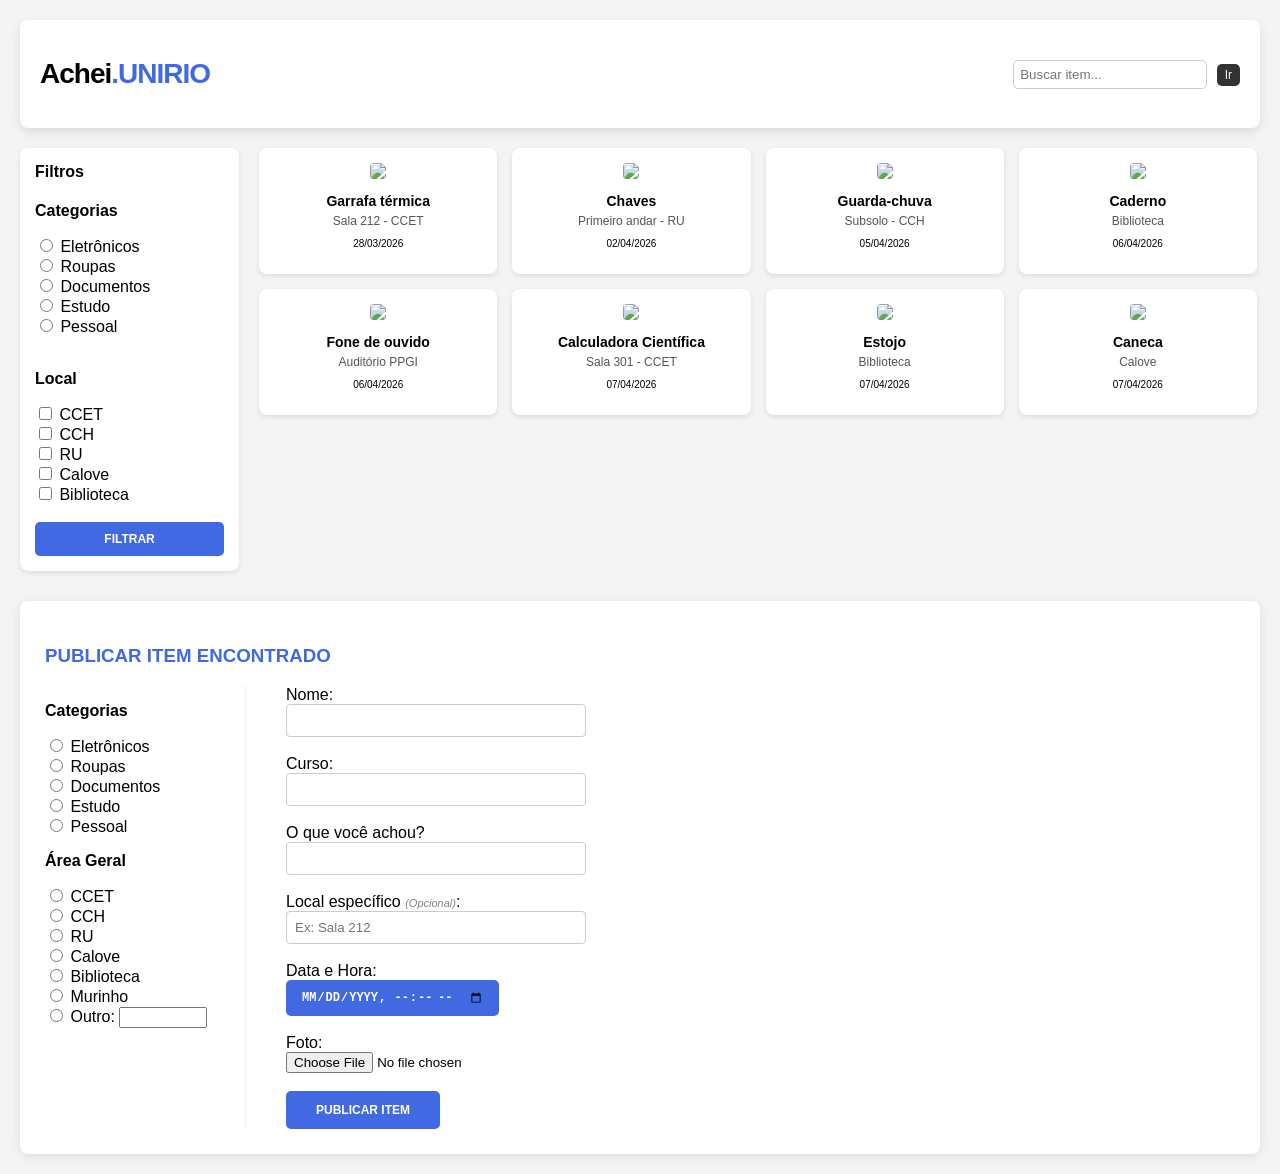
==== AcheiUnirio.html @ a01a4aa4 "Update AcheiUnirio.html" ====
<!DOCTYPE html>
<html>
<head>
<meta charset="UTF-8">
<title>AcheiUnirio</title>
<link rel = "stylesheet" href = "Style.css">
</head>
<body>
<div class="borda_baixo">
  <h3 class="logo">Achei<span>.UNIRIO</span></h3>
  <div class="search-container">
  <input type="text" id="campo-busca" placeholder="Buscar item..." class="input-busca">
  <input type="button" id="botao-busca" value="Ir" class="btn-busca">
</div>
</div>

<div class="container">
  <div class="menu-lateral">
    <h4 style="margin-top:0">Filtros</h4>
    <form name="Pesquisa" action="pesquisar.php" method="get">
      <p><strong>Categorias</strong></p>
  <input type="radio" name="categoria" value="eletronico" onclick="filtrarCategoria('eletronico')"> Eletrônicos<br>
  <input type="radio" name="categoria" value="roupas" onclick="filtrarCategoria('roupas')"> Roupas<br>
  <input type="radio" name="categoria" value="documentos" onclick="filtrarCategoria('documentos')"> Documentos<br>
  <input type="radio" name="categoria" value="estudo" onclick="filtrarCategoria('estudo')"> Estudo<br>
  <input type="radio" name="categoria" value="pessoal" onclick="filtrarCategoria('pessoal')"> Pessoal<br>
      <br>
      <p><strong>Local</strong></p>
      <input name="area_filtro" value="ccet" type="checkbox"> CCET<br>
      <input name="area_filtro" value="cch" type="checkbox"> CCH<br>
      <input name="area_filtro" value="ru" type="checkbox"> RU<br>
      <input name="area_filtro" value="calove" type="checkbox"> Calove<br>
      <input name="area_filtro" value="biblioteca" type="checkbox"> Biblioteca<br>
      <br>
      <input type="submit" value="Filtrar" class="btn-estilo" style="width: 100%;">
    </form>
  </div>

 <div class="grade-itens">
<div id="grade-produtos" class="grade">
      <div class="borda_item" data-categoria="pessoal">
        <img src="https://images.tcdn.com.br/img/img_prod/689875/garrafa_termica_b_kind_all_black_163_1_5a1bc0ba8e66177fc6920ef749936d0d.jpg" height="90">
        <p id="nome_garrafa" class="nome_item">Garrafa térmica</p>
        <p id="local_garrafa" class="desc_item">Sala 212 - CCET</p>
        <p style="font-size:10px">28/03/2026</p>
      </div>
      <div class="borda_item" data-categoria="pessoal">
        <img src="https://balconistasa.com/wp-content/uploads/2022/06/BSA_MATERIA_IMG_01_01.jpg" height="90">
        <p class="nome_item">Chaves</p>
        <p class="desc_item">Primeiro andar - RU</p>
        <p style="font-size:10px">02/04/2026</p>
      </div>
      <div class="borda_item" data-categoria="pessoal">
        <img src="https://inspiringfans4takes.vteximg.com.br/arquivos/ids/197308-1000-1000/guarda-chuva_.jpg?v=638665832351900000" height="90">
        <p class="nome_item">Guarda-chuva</p>
        <p class="desc_item">Subsolo - CCH</p>
        <p style="font-size:10px">05/04/2026</p>
      </div>
      <div class="borda_item" data-categoria="estudo">
        <img src="https://cf.shopee.com.br/file/br-11134207-22120-cb4wm7q64qlvc9" height="90">
        <p class="nome_item">Caderno</p>
        <p class="desc_item">Biblioteca</p>
        <p style="font-size:10px">06/04/2026</p>
      </div>
      <div class="borda_item" data-categoria="eletronico">
        <img src="https://www.havan.com.br/media/catalog/product/cache/73a52df140c4d19dbec2b6c485ea6a50/f/o/fone-de-ouvido-bluetooth-tws-buds-touch-ph413_978184.jpg" height="90">
        <p class="nome_item">Fone de ouvido</p>
        <p class="desc_item">Auditório PPGI</p>
        <p style="font-size:10px">06/04/2026</p>
      </div>
      <div class="borda_item" data-categoria="eletronico">
        <img src="https://acdn-us.mitiendanube.com/stores/002/971/910/products/472239b3c665faba7ed90b2877c307bc-9b1107abd3ffb3c74e16814191862814-640-0.webp" height="90">
        <p class="nome_item">Calculadora Científica</p>
        <p class="desc_item">Sala 301 - CCET</p>
        <p style="font-size:10px">07/04/2026</p>
      </div>
      <div class="borda_item" data-categoria="estudo">
        <img src="https://images.tcdn.com.br/img/img_prod/1255172/estojo_escolar_nylon_600_preto_und_acp_575_1_7edbf9761aaf02d378f9d3531c609c75.jpg" height="90">
        <p class="nome_item">Estojo</p>
        <p class="desc_item">Biblioteca</p>
        <p style="font-size:10px">07/04/2026</p>
      </div>
      <div class="borda_item" data-categoria="pessoal">
        <img src="https://down-br.img.susercontent.com/file/br-11134207-7r98o-mcks3y5i9anm0a" height="90">
        <p class="nome_item">Caneca</p>
        <p class="desc_item">Calove</p>
        <p style="font-size:10px">07/04/2026</p>
      </div>
    </div>
  </div>
</div>

<div class="form_reporte">
  <h3 style="color:RoyalBlue">PUBLICAR ITEM ENCONTRADO</h3>
  <form action="#" id="form-publicar">
    <div class="reporte-flex">
      
      <div class="reporte-col-esquerda">
        <p><strong>Categorias</strong></p>
        <input type="radio" name="categoria" value="eletronico" required> Eletrônicos<br>
        <input type="radio" name="categoria" value="roupas"> Roupas<br>
        <input type="radio" name="categoria" value="documentos"> Documentos<br>
        <input type="radio" name="categoria" value="estudo"> Estudo<br>
        <input type="radio" name="categoria" value="pessoal"> Pessoal<br>
        
        <p><strong>Área Geral</strong></p>
        <input type="radio" name="area" value="ccet" required> CCET<br>
        <input type="radio" name="area" value="cch"> CCH<br>
        <input type="radio" name="area" value="ru"> RU<br>
        <input type="radio" name="area" value="calove"> Calove<br>
        <input type="radio" name="area" value="biblioteca"> Biblioteca<br>
        <input type="radio" name="area" value="murinho"> Murinho<br>
        <input type="radio" name="area"> Outro: <input type="text" style="width: 80px">
      </div>

      <div class="reporte-col-direita">
        <label>Nome:</label><br>
        <input type="text" name="nome" class="input-reporte"><br><br>
        
        <label>Curso:</label><br>
        <input type="text" name="curso" class="input-reporte"><br><br>
        
        <label>O que você achou?</label><br>
        <input type="text" id="cadastrar-item-nome" name="item_nome" class="input-reporte"><br><br>
        
        <label>Local específico <span class="opcional">(Opcional)</span>:</label><br>
        <input type="text" id="cadastrar-item-local" name="especificacao" placeholder="Ex: Sala 212" class="input-reporte"><br><br>
        
        <label>Data e Hora:</label><br>
        <input type="datetime-local" name="data_hora" class="btn-estilo"><br><br>
        
        <label>Foto:</label><br>
        <input type="file" name="foto"><br><br>
        
        <input type="button" value="Publicar item" onclick="publicarNovoItem()" class="btn-estilo" style="padding: 12px 30px;">
      </div>

    </div>
  </form>
</div>

<script src="funcoes.js"></script> 
</body>

</html>
---- Style.css ----
body {
    font-family: Arial, sans-serif;
    background-color: #f4f4f4;
    margin: 20px;
  }
  .logo {
    font-size: 28px;
    font-weight: 900;
    letter-spacing: -1px;
    display: inline-block;
    vertical-align: middle;
  }
  .logo span {
    color: RoyalBlue;
  }
  .search-container {
    display: inline-block;
    vertical-align: middle;
  }
  .input-busca {
    border: 1px solid #ccc;
    border-radius: 5px;
    padding: 6px;
    width: 180px;
    outline: none;
  }
  .btn-busca {
    background-color: #333;
    color: white;
    border: none;
    border-radius: 5px;
    padding: 4px 8px;
    font-size: 12px;
    cursor: pointer;
    margin-left: 5px;
  }
  .container {
    display: flex;
    gap: 20px;
  }
  .grade {
    display: flex;
    flex-wrap: wrap;
    gap: 15px;
    width: 100%;
  }
  .menu-lateral {
    width: 200px;
    background-color: white;
    padding: 15px;
    border-radius: 8px;
    box-shadow: 0px 2px 5px rgba(0,0,0,0.1);
    height: fit-content;
  }
  .btn-estilo {
    background-color: RoyalBlue;
    color: white;
    border: none;
    border-radius: 5px;
    padding: 10px 15px;
    font-weight: bold;
    cursor: pointer;
    text-transform: uppercase;
    font-size: 12px;
  }
  .btn-estilo:hover {
    background-color: #2a52be;
  }
  .grade-itens {
    flex-grow: 1;
  }
  .borda_item {
    background-color: white;
    border-radius: 8px;
    padding: 15px;
    width: calc(25% - 12px); 
    box-sizing: border-box; 
    text-align: center;
    box-shadow: 0px 2px 5px rgba(0,0,0,0.1);
  }
  .borda_item img {
    border-radius: 4px;
    max-width: 100%;
  }
  p.nome_item {
    font-size: 14px;
    font-weight: bold;
    margin: 10px 0 5px 0;
  }
  p.desc_item {
    font-size: 12px;
    color: #555;
    margin: 5px 0;
  }
  .form_reporte {
    margin-top: 30px;
    padding: 25px;
    background-color: white;
    border-radius: 8px;
    box-shadow: 0px 2px 10px rgba(0,0,0,0.1);
  }
  .reporte-flex {
    display: flex;
    gap: 40px;
  }
  .reporte-col-esquerda {
    width: 200px;
    border-right: 1px solid #eee;
  }
  .reporte-col-direita {
    flex-grow: 1;
  }
  .input-reporte {
    width: 300px; 
    padding: 8px;
    border: 1px solid #ccc;
    border-radius: 4px;
    box-sizing: border-box;
  }
  .borda_baixo {
    background-color: white;
    border-radius: 8px;
    box-shadow: 0px 4px 10px rgba(0, 0, 0, 0.1);
    padding: 10px 20px;
    display: flex;
    justify-content: space-between;
    align-items: center;
    margin-bottom: 20px;
  }
  .opcional {
    font-size: 11px;
    color: gray;
    font-style: italic;
  }
  .cadastro{
    background-color: white;
    border-radius: 8px;
    width: 400px;
    height: 400px;
    box-shadow: 0px 2px 5px rgba(0,0,0,0.1);
    padding: 25px;
  }
  .alinhamento{
    display: flex;
    width: 100vw;
    height: 100vh;
    justify-content: center;
  }
  .titulo{
    text-align: center;
    color: RoyalBlue;
    font-size: 28px;
    font-weight: 900;
    letter-spacing: -1px;
  }
  .botao-texto {
    border: 1.5px solid black;
    border-radius: 5px;
    font-size: 16px;
    cursor: text;
    padding: 5px 5px;
    width: 350px;
  }

.botao-texto:hover {
    color: #030303;
}
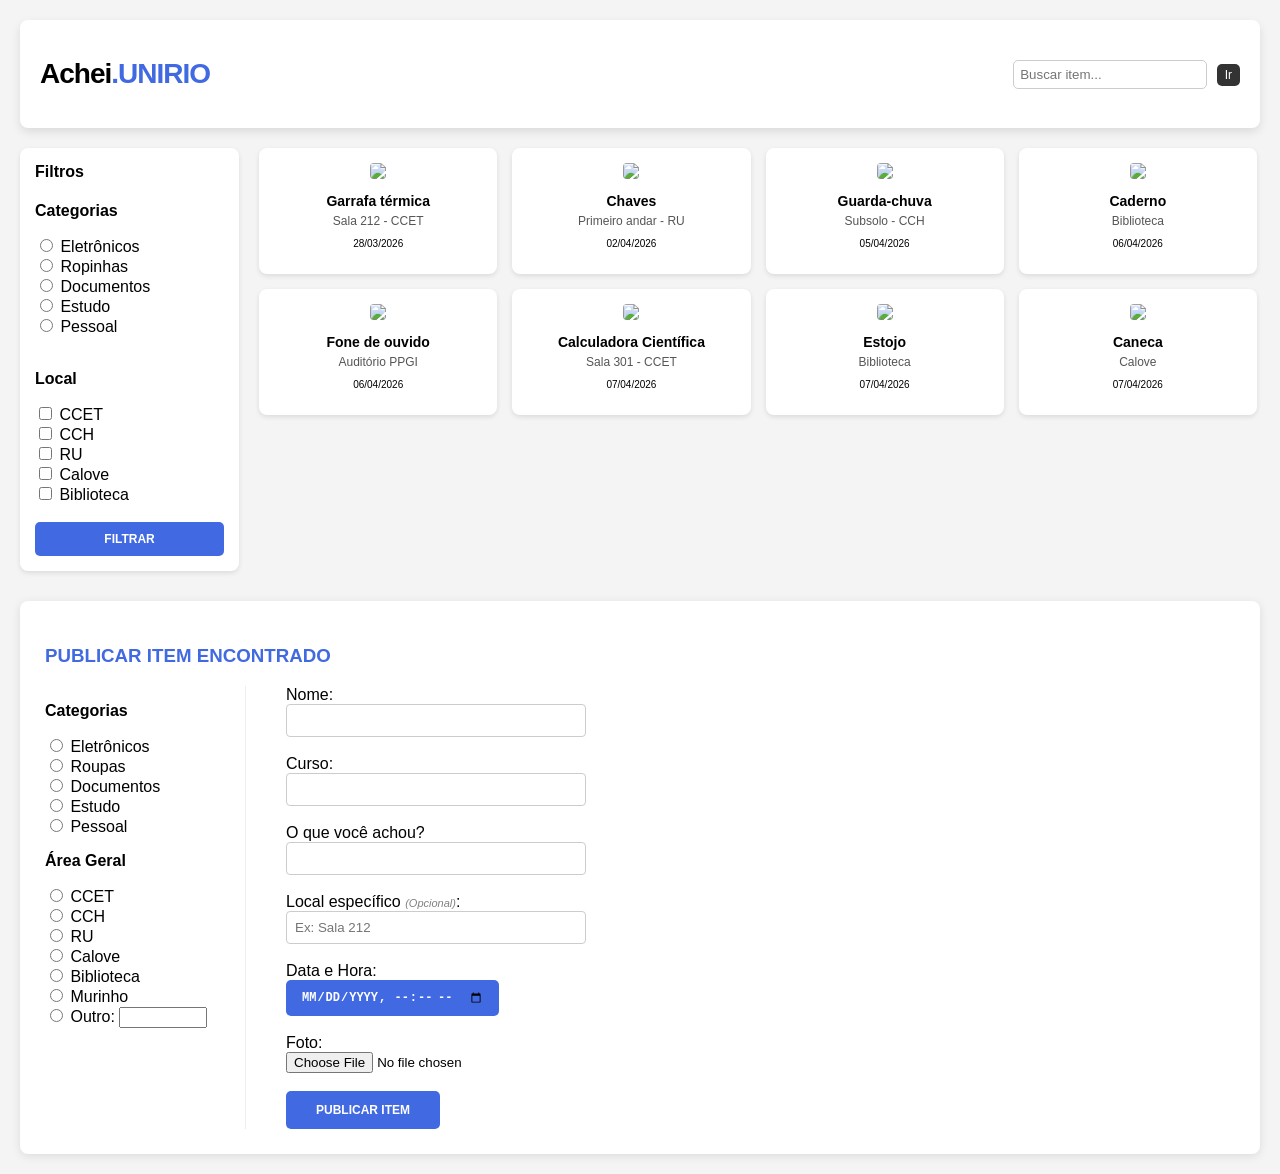
==== commit 2ea0bdf5: "Update AcheiUnirio.html" ====
--- a/AcheiUnirio.html
+++ b/AcheiUnirio.html
@@ -19,11 +19,11 @@
     <h4 style="margin-top:0">Filtros</h4>
     <form name="Pesquisa" action="pesquisar.php" method="get">
       <p><strong>Categorias</strong></p>
-  <input type="radio" name="categoria" value="eletronico" onclick="filtrarCategoria('eletronico')"> Eletrônicos<br>
-  <input type="radio" name="categoria" value="roupas" onclick="filtrarCategoria('roupas')"> Roupas<br>
-  <input type="radio" name="categoria" value="documentos" onclick="filtrarCategoria('documentos')"> Documentos<br>
-  <input type="radio" name="categoria" value="estudo" onclick="filtrarCategoria('estudo')"> Estudo<br>
-  <input type="radio" name="categoria" value="pessoal" onclick="filtrarCategoria('pessoal')"> Pessoal<br>
+      <input type="radio" name="categoria" value="eletronico"> Eletrônicos<br>
+      <input type="radio" name="categoria" value="roupas"> Ropinhas<br>
+      <input type="radio" name="categoria" value="documentos"> Documentos<br>
+      <input type="radio" name="categoria" value="estudo"> Estudo<br>
+      <input type="radio" name="categoria" value="pessoal"> Pessoal<br>
       <br>
       <p><strong>Local</strong></p>
       <input name="area_filtro" value="ccet" type="checkbox"> CCET<br>
@@ -38,49 +38,56 @@
 
  <div class="grade-itens">
 <div id="grade-produtos" class="grade">
-      <div class="borda_item" data-categoria="pessoal">
+      <div class="borda_item" data-categoria="pessoal" data-local="ccet">
         <img src="https://images.tcdn.com.br/img/img_prod/689875/garrafa_termica_b_kind_all_black_163_1_5a1bc0ba8e66177fc6920ef749936d0d.jpg" height="90">
         <p id="nome_garrafa" class="nome_item">Garrafa térmica</p>
         <p id="local_garrafa" class="desc_item">Sala 212 - CCET</p>
         <p style="font-size:10px">28/03/2026</p>
       </div>
-      <div class="borda_item" data-categoria="pessoal">
+
+      <div class="borda_item" data-categoria="pessoal" data-local="ru">
         <img src="https://balconistasa.com/wp-content/uploads/2022/06/BSA_MATERIA_IMG_01_01.jpg" height="90">
         <p class="nome_item">Chaves</p>
         <p class="desc_item">Primeiro andar - RU</p>
         <p style="font-size:10px">02/04/2026</p>
       </div>
-      <div class="borda_item" data-categoria="pessoal">
+
+      <div class="borda_item" data-categoria="pessoal" data-local="cch">
         <img src="https://inspiringfans4takes.vteximg.com.br/arquivos/ids/197308-1000-1000/guarda-chuva_.jpg?v=638665832351900000" height="90">
         <p class="nome_item">Guarda-chuva</p>
         <p class="desc_item">Subsolo - CCH</p>
         <p style="font-size:10px">05/04/2026</p>
       </div>
-      <div class="borda_item" data-categoria="estudo">
+
+      <div class="borda_item" data-categoria="estudo" data-local="biblioteca">
         <img src="https://cf.shopee.com.br/file/br-11134207-22120-cb4wm7q64qlvc9" height="90">
         <p class="nome_item">Caderno</p>
         <p class="desc_item">Biblioteca</p>
         <p style="font-size:10px">06/04/2026</p>
       </div>
-      <div class="borda_item" data-categoria="eletronico">
+
+      <div class="borda_item" data-categoria="eletronico" data-local="ccet">
         <img src="https://www.havan.com.br/media/catalog/product/cache/73a52df140c4d19dbec2b6c485ea6a50/f/o/fone-de-ouvido-bluetooth-tws-buds-touch-ph413_978184.jpg" height="90">
         <p class="nome_item">Fone de ouvido</p>
         <p class="desc_item">Auditório PPGI</p>
         <p style="font-size:10px">06/04/2026</p>
       </div>
-      <div class="borda_item" data-categoria="eletronico">
+
+      <div class="borda_item" data-categoria="eletronico" data-local="ccet">
         <img src="https://acdn-us.mitiendanube.com/stores/002/971/910/products/472239b3c665faba7ed90b2877c307bc-9b1107abd3ffb3c74e16814191862814-640-0.webp" height="90">
         <p class="nome_item">Calculadora Científica</p>
         <p class="desc_item">Sala 301 - CCET</p>
         <p style="font-size:10px">07/04/2026</p>
       </div>
-      <div class="borda_item" data-categoria="estudo">
+
+      <div class="borda_item" data-categoria="estudo" data-local="biblioteca">
         <img src="https://images.tcdn.com.br/img/img_prod/1255172/estojo_escolar_nylon_600_preto_und_acp_575_1_7edbf9761aaf02d378f9d3531c609c75.jpg" height="90">
         <p class="nome_item">Estojo</p>
         <p class="desc_item">Biblioteca</p>
         <p style="font-size:10px">07/04/2026</p>
       </div>
-      <div class="borda_item" data-categoria="pessoal">
+
+      <div class="borda_item" data-categoria="pessoal" data-local="calove">
         <img src="https://down-br.img.susercontent.com/file/br-11134207-7r98o-mcks3y5i9anm0a" height="90">
         <p class="nome_item">Caneca</p>
         <p class="desc_item">Calove</p>
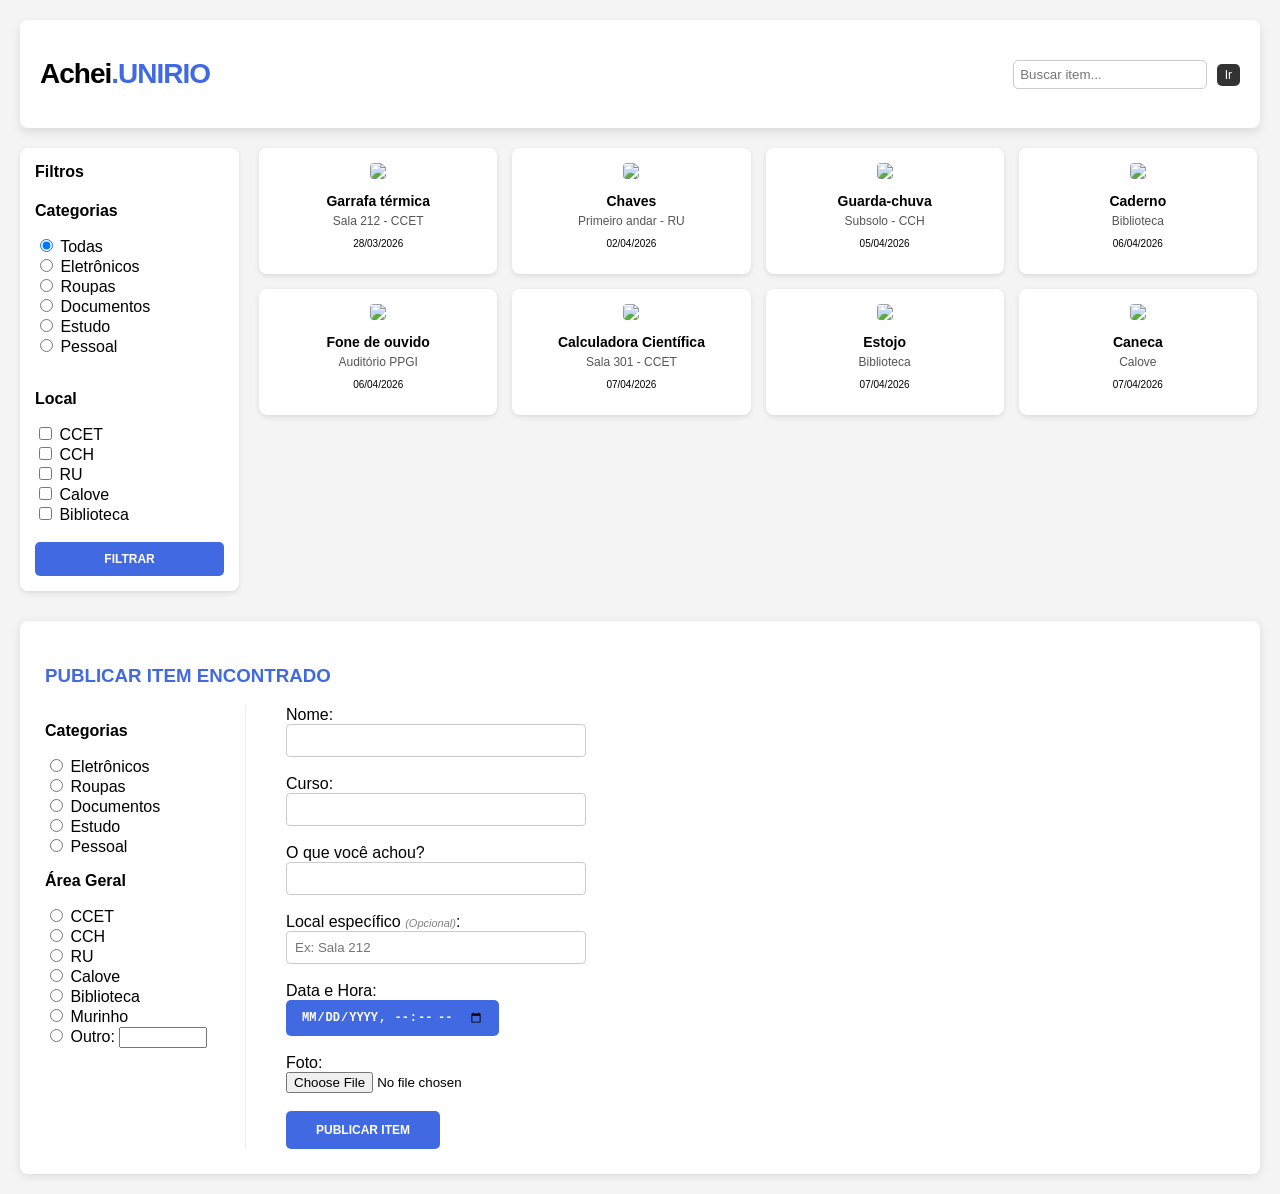
==== commit 235e8e33: "Update AcheiUnirio.html" ====
--- a/AcheiUnirio.html
+++ b/AcheiUnirio.html
@@ -19,11 +19,12 @@
     <h4 style="margin-top:0">Filtros</h4>
     <form name="Pesquisa" action="pesquisar.php" method="get">
       <p><strong>Categorias</strong></p>
-      <input type="radio" name="categoria" value="eletronico"> Eletrônicos<br>
-      <input type="radio" name="categoria" value="roupas"> Ropinhas<br>
-      <input type="radio" name="categoria" value="documentos"> Documentos<br>
-      <input type="radio" name="categoria" value="estudo"> Estudo<br>
-      <input type="radio" name="categoria" value="pessoal"> Pessoal<br>
+    <input type="radio" name="categoria" value="todas" checked> Todas<br>
+    <input type="radio" name="categoria" value="eletronico"> Eletrônicos<br>
+    <input type="radio" name="categoria" value="roupas"> Roupas<br>
+    <input type="radio" name="categoria" value="documentos"> Documentos<br>
+    <input type="radio" name="categoria" value="estudo"> Estudo<br>
+    <input type="radio" name="categoria" value="pessoal"> Pessoal<br>
       <br>
       <p><strong>Local</strong></p>
       <input name="area_filtro" value="ccet" type="checkbox"> CCET<br>
@@ -32,7 +33,7 @@
       <input name="area_filtro" value="calove" type="checkbox"> Calove<br>
       <input name="area_filtro" value="biblioteca" type="checkbox"> Biblioteca<br>
       <br>
-      <input type="submit" value="Filtrar" class="btn-estilo" style="width: 100%;">
+     <input type="button" value="Filtrar" onclick="executarFiltroLocal()" class="btn-estilo" style="width: 100%;">
     </form>
   </div>
 
@@ -117,7 +118,7 @@
         <input type="radio" name="area" value="calove"> Calove<br>
         <input type="radio" name="area" value="biblioteca"> Biblioteca<br>
         <input type="radio" name="area" value="murinho"> Murinho<br>
-        <input type="radio" name="area"> Outro: <input type="text" style="width: 80px">
+        <input type="radio" name="area" value="outro"> Outro: <input type="text" style="width: 80px">
       </div>
 
       <div class="reporte-col-direita">
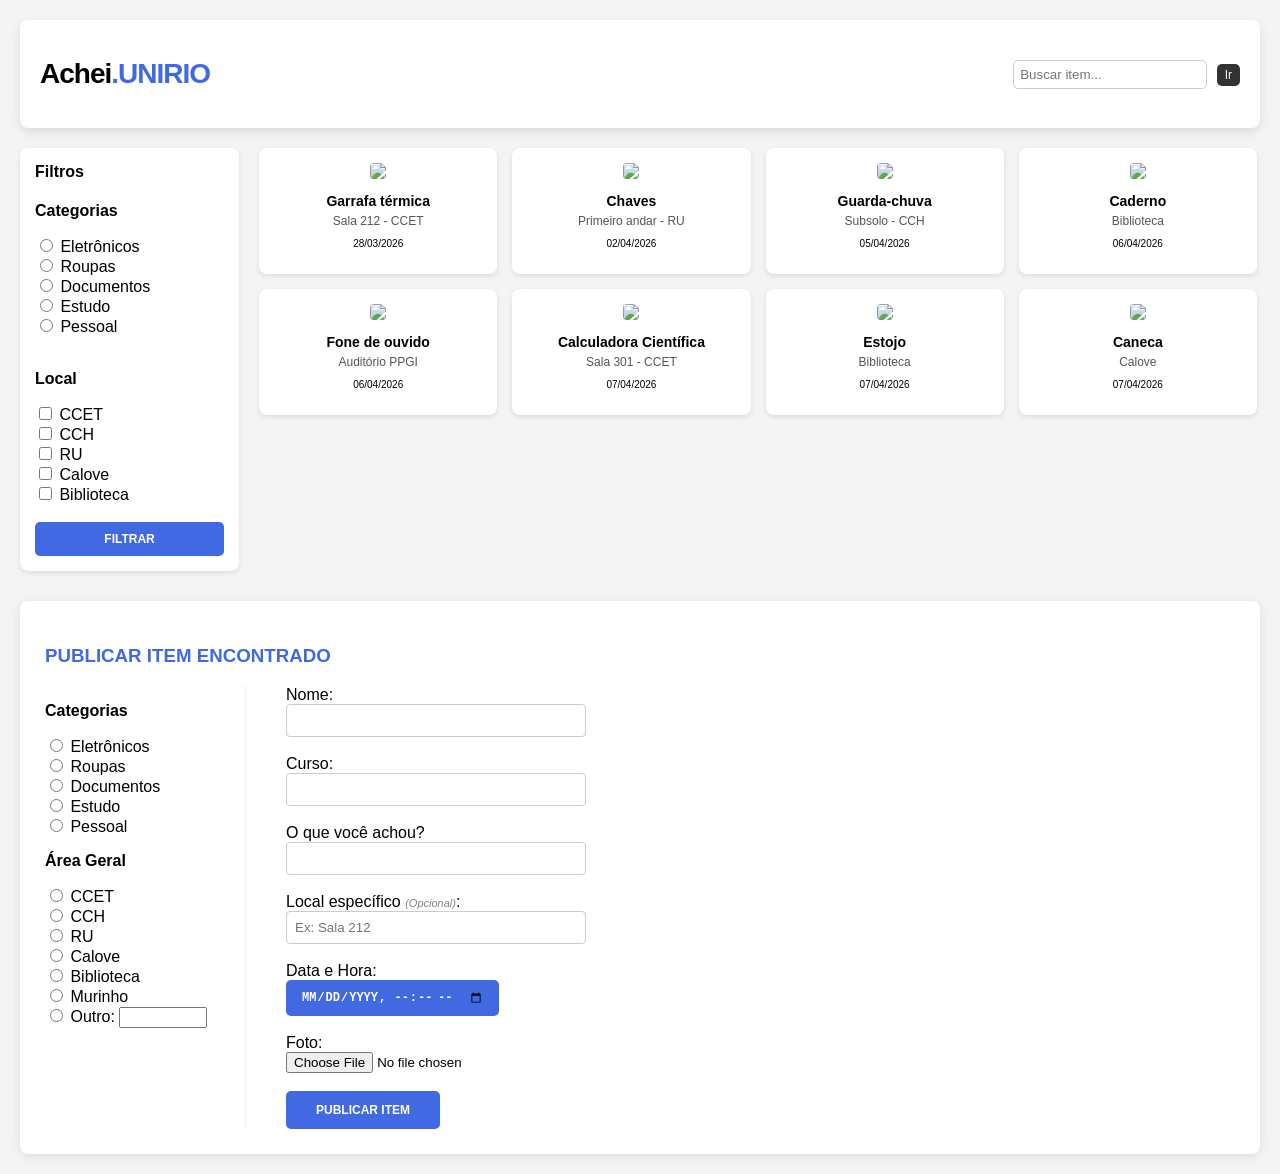
==== commit 855bfaa6: "Update AcheiUnirio.html" ====
--- a/AcheiUnirio.html
+++ b/AcheiUnirio.html
@@ -19,12 +19,11 @@
     <h4 style="margin-top:0">Filtros</h4>
     <form name="Pesquisa" action="pesquisar.php" method="get">
       <p><strong>Categorias</strong></p>
-    <input type="radio" name="categoria" value="todas" checked> Todas<br>
-    <input type="radio" name="categoria" value="eletronico"> Eletrônicos<br>
-    <input type="radio" name="categoria" value="roupas"> Roupas<br>
-    <input type="radio" name="categoria" value="documentos"> Documentos<br>
-    <input type="radio" name="categoria" value="estudo"> Estudo<br>
-    <input type="radio" name="categoria" value="pessoal"> Pessoal<br>
+  <input type="radio" name="categoria" value="eletronico" onclick="gerenciarRadio(this)"> Eletrônicos<br>
+  <input type="radio" name="categoria" value="roupas" onclick="gerenciarRadio(this)"> Roupas<br>
+  <input type="radio" name="categoria" value="documentos" onclick="gerenciarRadio(this)"> Documentos<br>
+  <input type="radio" name="categoria" value="estudo" onclick="gerenciarRadio(this)"> Estudo<br>
+  <input type="radio" name="categoria" value="pessoal" onclick="gerenciarRadio(this)"> Pessoal<br>
       <br>
       <p><strong>Local</strong></p>
       <input name="area_filtro" value="ccet" type="checkbox"> CCET<br>
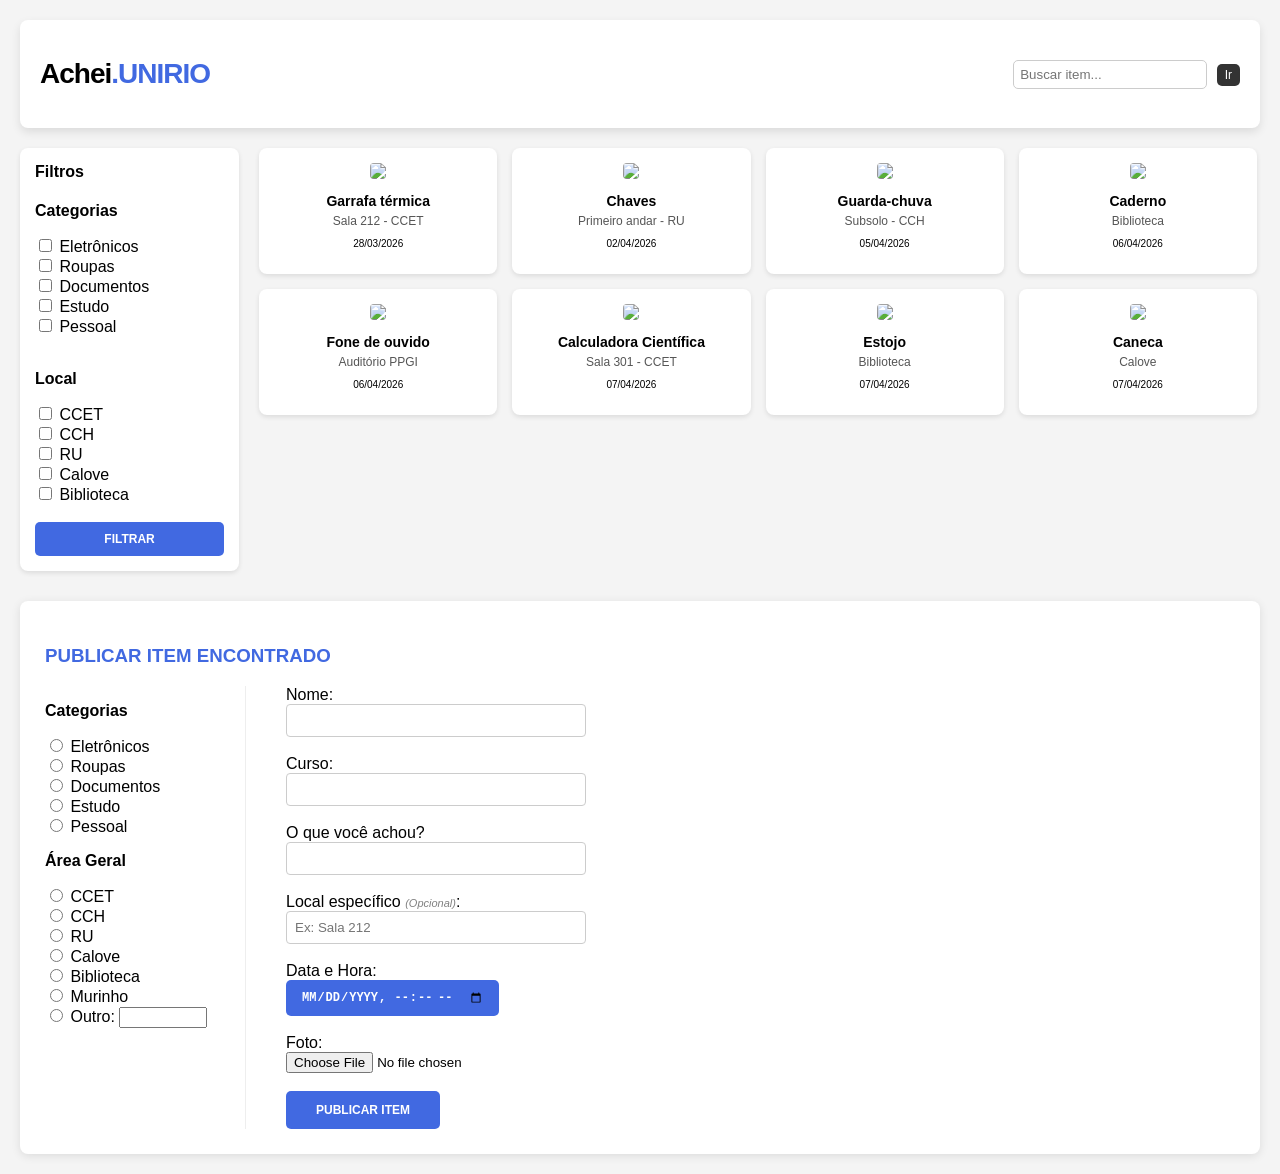
==== commit 12cf64af: "Update AcheiUnirio.html" ====
--- a/AcheiUnirio.html
+++ b/AcheiUnirio.html
@@ -19,11 +19,11 @@
     <h4 style="margin-top:0">Filtros</h4>
     <form name="Pesquisa" action="pesquisar.php" method="get">
       <p><strong>Categorias</strong></p>
-  <input type="radio" name="categoria" value="eletronico" onclick="gerenciarRadio(this)"> Eletrônicos<br>
-  <input type="radio" name="categoria" value="roupas" onclick="gerenciarRadio(this)"> Roupas<br>
-  <input type="radio" name="categoria" value="documentos" onclick="gerenciarRadio(this)"> Documentos<br>
-  <input type="radio" name="categoria" value="estudo" onclick="gerenciarRadio(this)"> Estudo<br>
-  <input type="radio" name="categoria" value="pessoal" onclick="gerenciarRadio(this)"> Pessoal<br>
+  <input type="checkbox" name="categoria_filtro" value="eletronico"> Eletrônicos<br>
+  <input type="checkbox" name="categoria_filtro" value="roupas"> Roupas<br>
+  <input type="checkbox" name="categoria_filtro" value="documentos"> Documentos<br>
+  <input type="checkbox" name="categoria_filtro" value="estudo"> Estudo<br>
+  <input type="checkbox" name="categoria_filtro" value="pessoal"> Pessoal<br>
       <br>
       <p><strong>Local</strong></p>
       <input name="area_filtro" value="ccet" type="checkbox"> CCET<br>
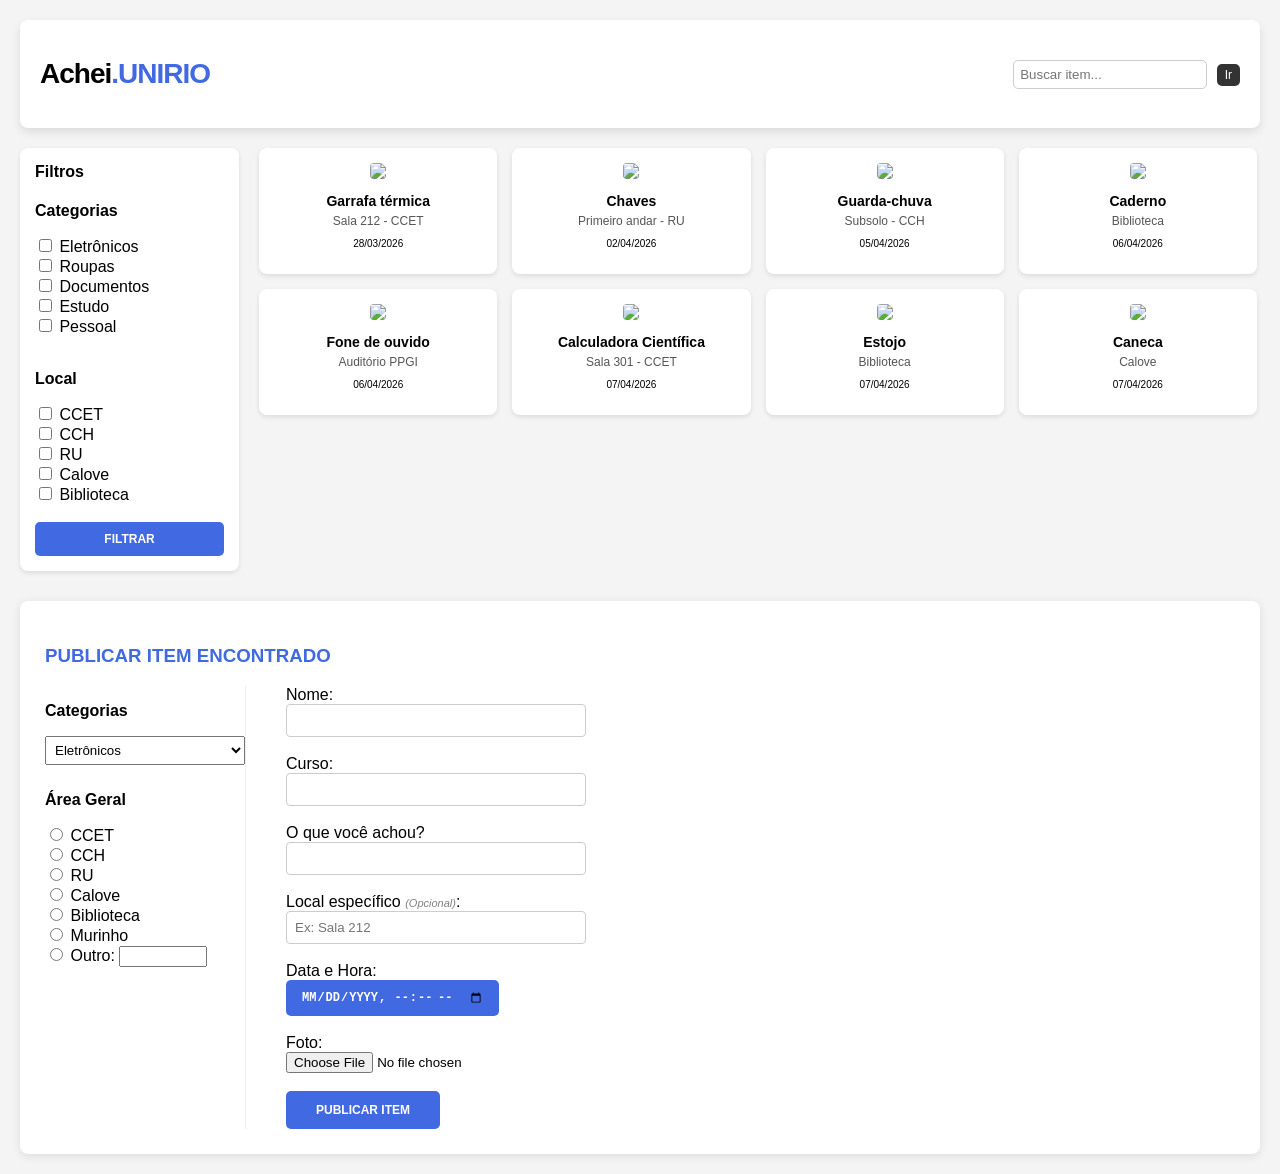
==== commit d7ab7208: "Fix HTML formatting and structure" ====
--- a/AcheiUnirio.html
+++ b/AcheiUnirio.html
@@ -104,11 +104,13 @@
       
       <div class="reporte-col-esquerda">
         <p><strong>Categorias</strong></p>
-        <input type="radio" name="categoria" value="eletronico" required> Eletrônicos<br>
-        <input type="radio" name="categoria" value="roupas"> Roupas<br>
-        <input type="radio" name="categoria" value="documentos"> Documentos<br>
-        <input type="radio" name="categoria" value="estudo"> Estudo<br>
-        <input type="radio" name="categoria" value="pessoal"> Pessoal<br>
+        <select id="cadastrar-item-categoria" style="width: 100%; padding: 5px; margin-bottom: 10px;">
+          <option value="eletronico">Eletrônicos</option>
+          <option value="roupas">Roupas</option>
+          <option value="documentos">Documentos</option>
+          <option value="estudo">Estudo</option>
+          <option value="pessoal">Pessoal</option>
+        </select>
         
         <p><strong>Área Geral</strong></p>
         <input type="radio" name="area" value="ccet" required> CCET<br>
